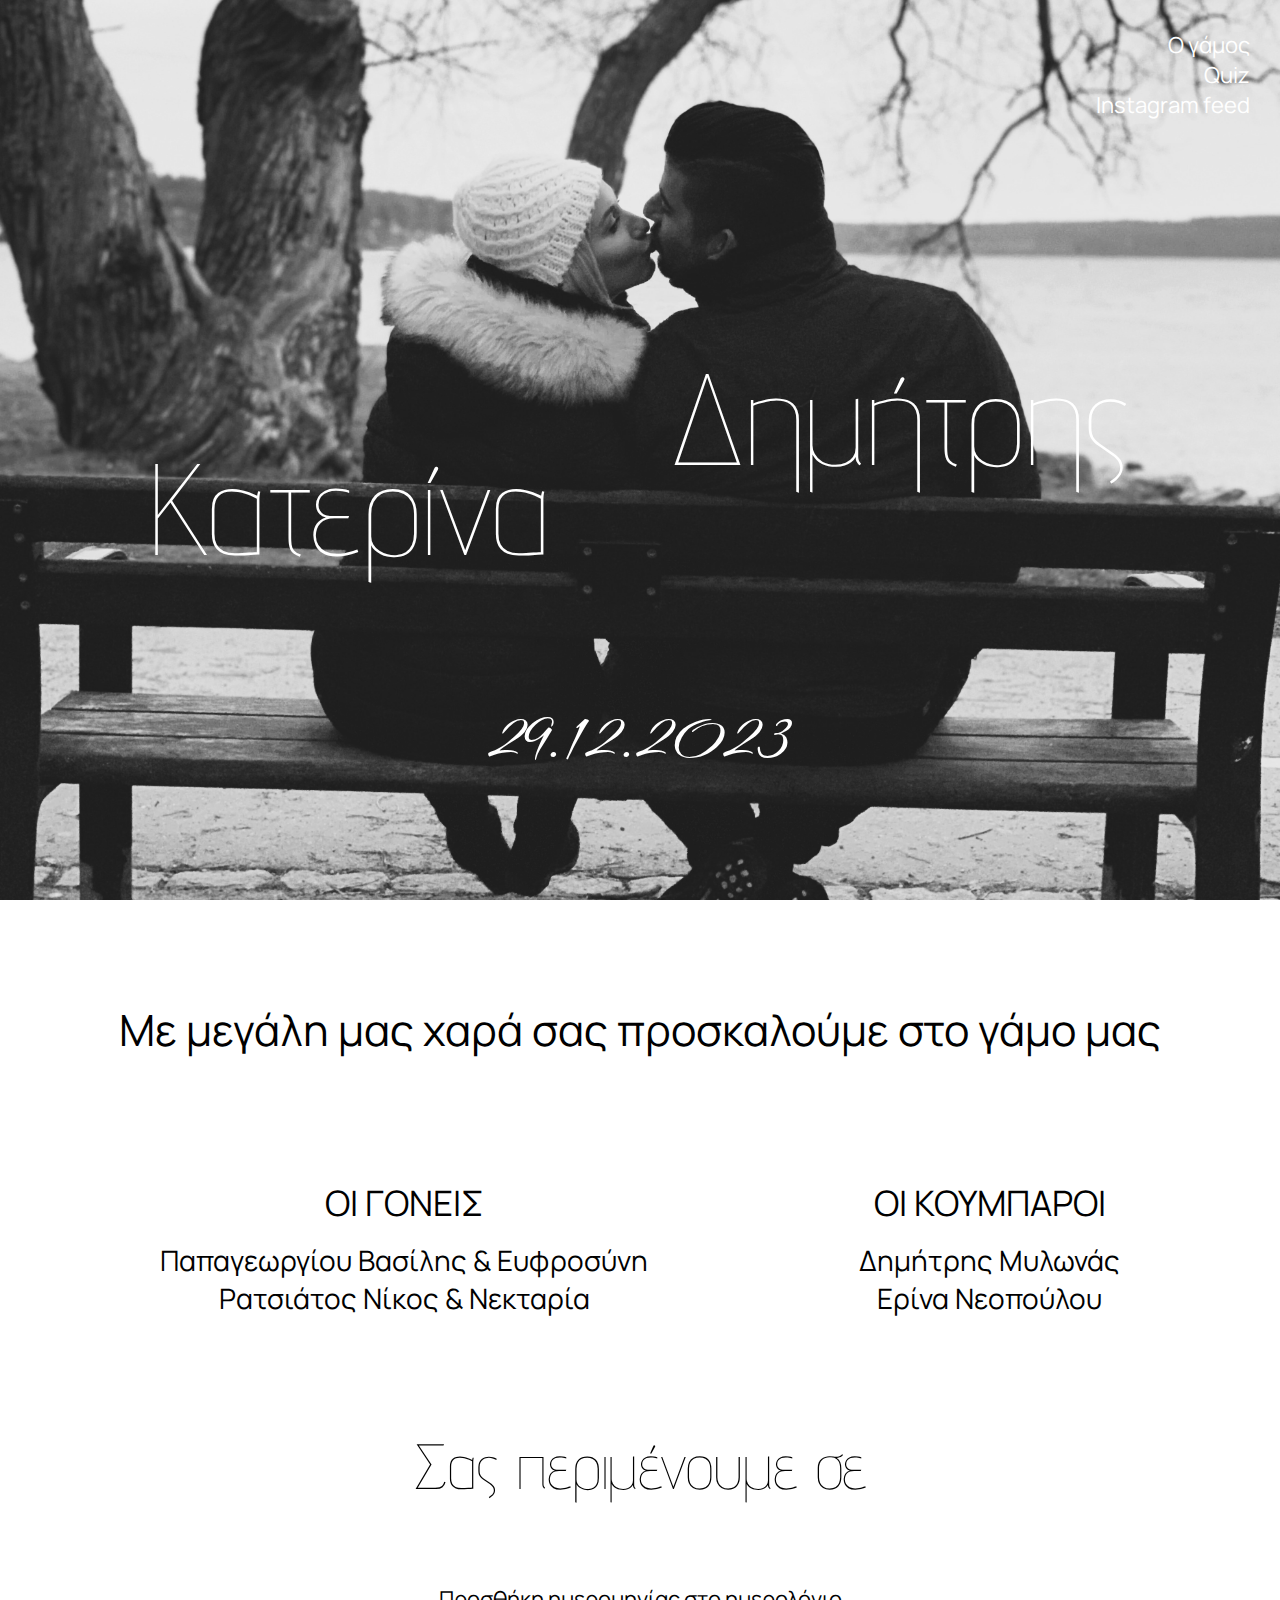
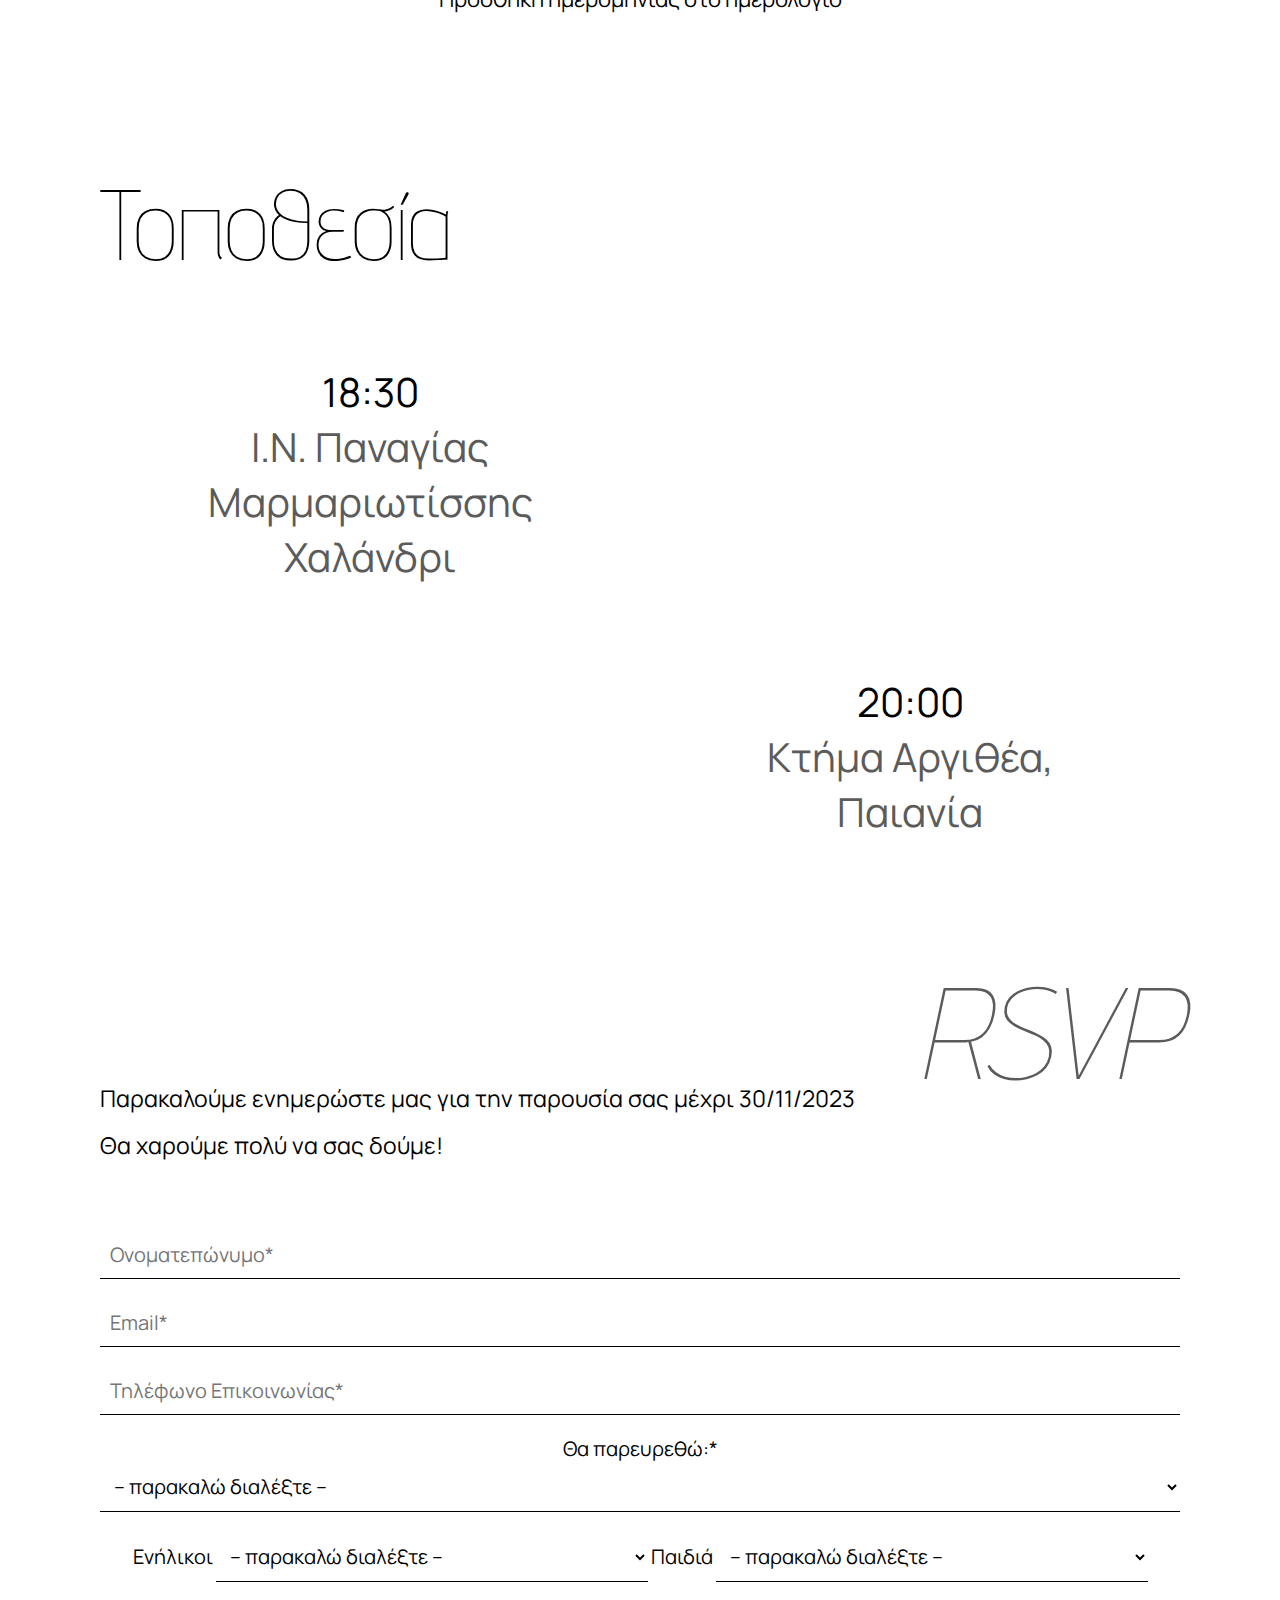
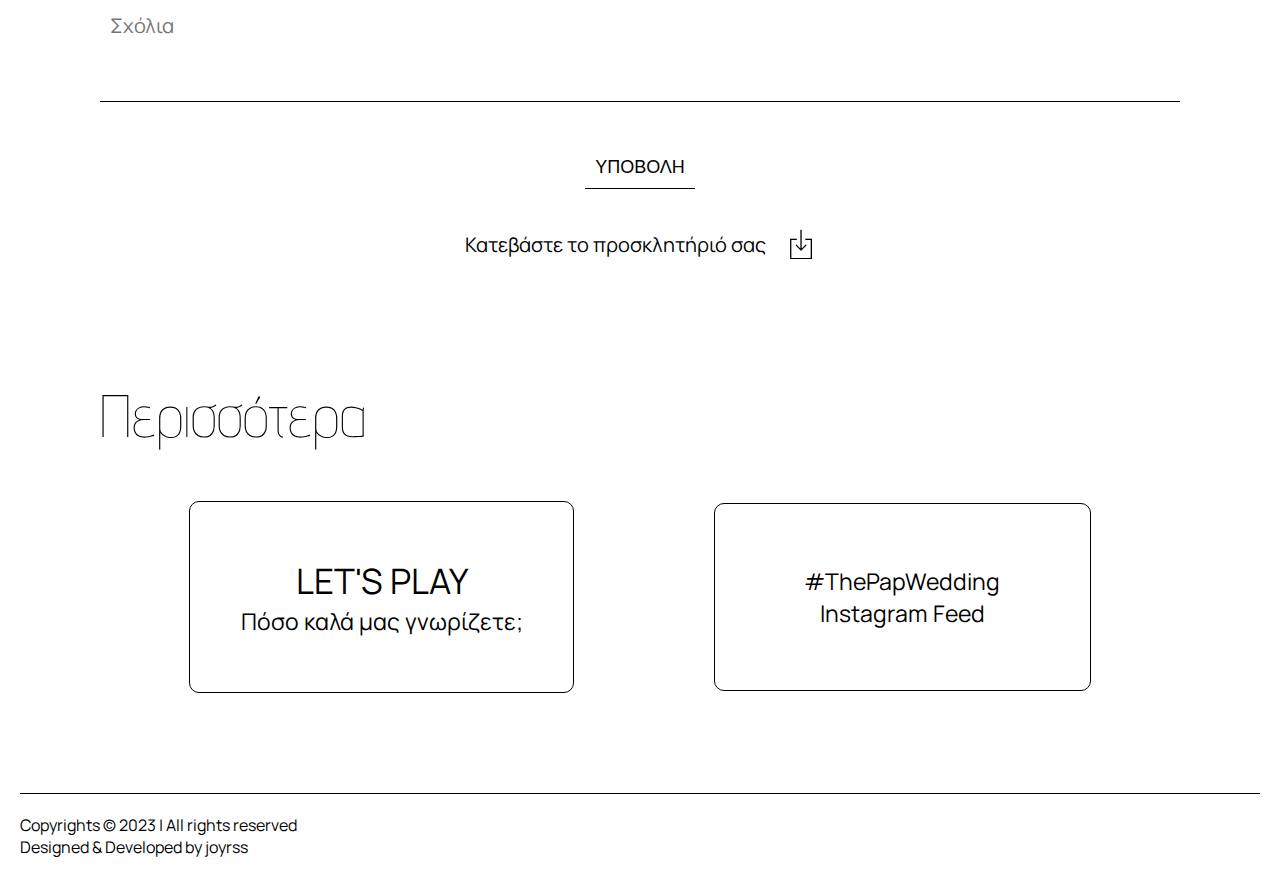
==== home.html @ fa2d99c0 "Update and rename index.html to home.html" ====
<!DOCTYPE html>
<html lang="el">
    <head>
        <meta charset="UTF-8">
        <meta http-equiv="X-UA-Compatible" content="IE=edge,chrome=1" />
        <meta name="viewport" content="width=device-width, initial-scale=1, minimum-scale=1, maximum-scale=1" />
        <title>D & K</title>
        <link rel="stylesheet" href="home.css">
        <link rel="preconnect" href="https://fonts.googleapis.com">
        <link rel="preconnect" href="https://fonts.gstatic.com" crossorigin>
        <link href="https://fonts.googleapis.com/css2?family=Advent+Pro:ital,wght@0,100;0,200;0,300;0,400;0,500;0,600;0,700;0,800;0,900;1,100;1,200;1,300;1,400;1,500;1,600;1,700;1,800;1,900&family=Corinthia:wght@700&family=Manrope&display=swap" rel="stylesheet">

    </head>
    <body>
        <header class="main-header" id="top">
            <div class="main-img">
                <img src="img/Image from iOS (3).jpg">
                <div class="gradient"></div>
            </div>
            <div class="header-wrapper">
                <h1>Κατερίνα</h1>
                <h1>Δημήτρης</h1>
            </div>
            <ul class="menu">
                <li><a href="#invite">Ο γάμος</a></li>
                <li><a href="quiz.html">Quiz</a></li>
                <li><a href="instagram-feed.html">Instagram feed</a></li>
            </ul>
            <div class="date">
                <span>29.12.2023</span>
            </div>
        </header>
        <main>
            
            <section class="invite" id="invite">
                <div class="invite-wrapper flex column">
                    <div class="us">
                        <h3>Με μεγάλη μας χαρά σας προσκαλούμε στο γάμο μας</h3>
                        <h4 id="us"></h4>
                    </div>
                    <div class="people flex">
                        <div class="parents">
                            <h3>ΟΙ ΓΟΝΕΙΣ</h3>
                            <h4>Παπαγεωργίου Βασίλης & Ευφροσύνη <br>
                                Ρατσιάτος Νίκος & Νεκταρία</h4>
                        </div>
                        <div class="koump">
                            <h3>ΟΙ ΚΟΥΜΠΑΡΟΙ</h3>
                            <h4>Δημήτρης Μυλωνάς <br>
                                Ερίνα Νεοπούλου</h4>
                        </div>
                    </div>
                </div>
            </section>
            <section class="countdown-wrapper flex column " id="cntdn">
                <div class="cntdn-text">
                    <h2>Σας περιμένουμε σε</h2>
                </div>
                <div class="cntdn">
                    <div id="countdown"></div>
                </div>
                <div class="date-down">
                    <a href="#" id="addToCalendar"><span>Προσθήκη ημερομηνίας στο ημερολόγιο</span></a>
                </div>
            </section>
            <section class="location-wrapper" id="location">
                <h2>Τοποθεσία</h2>
                <div class="church-wrapper flex centered space">
                    <div class="church-text">
                        <span>18:30</span>
                        <h3>Ι.Ν. Παναγίας Μαρμαριωτίσσης <br>
                            Χαλάνδρι </h3>
                    </div>
                    <div class="church-map">
                        <iframe src="https://www.google.com/maps/embed?pb=!1m18!1m12!1m3!1d3143.3484220195533!2d23.795423476037275!3d38.01565599824762!2m3!1f0!2f0!3f0!3m2!1i1024!2i768!4f13.1!3m3!1m2!1s0x14a19859cf04efad%3A0x308432873ec3b0c5!2zzpnOtc-Bz4zPgiDOnc6xz4zPgiDOoM6xzr3Osc6zzq_Osc-CIM6czrHPgc68zrHPgc65z4nPhM6vz4PPg863z4I!5e0!3m2!1sel!2sgr!4v1697626937517!5m2!1sel!2sgr" width="600" height="450" style="border:0;" allowfullscreen="" loading="lazy" referrerpolicy="no-referrer-when-downgrade"></iframe>
                    </div>
                </div>
                <div class="party-wrapper flex centered space">
                    <div class="party-text">
                        <span>20:00</span>
                        <h3>Κτήμα Αργιθέα, 
                            <br>Παιανία</h3>
                    </div>
                    <div class="party-map">
                        <iframe src="https://www.google.com/maps/embed?pb=!1m18!1m12!1m3!1d3144.9100050018237!2d23.8813379760357!3d37.97922950035614!2m3!1f0!2f0!3f0!3m2!1i1024!2i768!4f13.1!3m3!1m2!1s0x14a19747cd3a5931%3A0xbebcf042e6227a79!2zzprPhM6uzrzOsSDOkc-BzrPOuc64zq3OsQ!5e0!3m2!1sel!2sgr!4v1697627037333!5m2!1sel!2sgr" width="600" height="450" style="border:0;" allowfullscreen="" loading="lazy" referrerpolicy="no-referrer-when-downgrade"></iframe>
                    </div>
                </div>
            </section>
            <section class="rsvp-wrapper" id="rsvp">
                <h2>RSVP</h2>
                <h3>Παρακαλούμε ενημερώστε μας για την παρουσία σας μέχρι 30/11/2023</h3>
                <h3>Θα χαρούμε πολύ να σας δούμε!</h3>
                <form class="rsvp-form" action="https://formspree.io/f/xqkvnovj"
                method="POST">
                    <input type="text" id="name" name="name" placeholder="Ονοματεπώνυμο*" required>
                    <input type="email" id="email" name="email" placeholder="Email*" required>
                    <input type="tel" id="tel" name="phone" placeholder="Τηλέφωνο Επικοινωνίας*" required>
                    <label for="attend">Θα παρευρεθώ:*</label>
                    <select id="attend" name="attend" required>
                        <option disabled selected value> -- παρακαλώ διαλέξτε -- </option>
                        <option value="yes">Ναι</option>
                        <option value="no">Όχι</option>
                    </select>
                    <label for="adults">Ενήλικοι</label>
                    <select id="adults" name="adults">
                        <option disabled selected value> -- παρακαλώ διαλέξτε -- </option>
                        <option value="1">1</option>
                        <option value="2">2</option>
                        <option value="2">3</option>
                        <option value="2">4</option>
                    </select>
                    <label for="kids">Παιδιά</label>
                    <select id="kids" name="kids">
                        <option disabled selected value> -- παρακαλώ διαλέξτε -- </option>
                        <option value="0">0</option>
                        <option value="1">1</option>
                        <option value="2">2</option>
                        <option value="2">3</option>
                        <option value="2">4</option>
                    </select>
                    <textarea id="message" name="message" placeholder="Σχόλια"></textarea>
                    <div class="send-btn flex">
                        <button type="submit" name="submit"><p>ΥΠΟΒΟΛΗ</p></button>
                        <span></span>
                    </div>
                </form> 
                <div class="download-invitation">
                    <a href="invitation/dimitriskaterina.pdf" 
                    download="Προσκλητήριο">Κατεβάστε το προσκλητήριό σας
                    <img src="icons/icons8-download-100.png">
                    </a>
                </div>
            </section>
            <section>
                <div class="section-title">
                    <h2>Περισσότερα</h2>
                </div>
                <div class="buttons flex centered">
                    <div class="startgame-wrapper flex column">
                        <a href="quiz.html">
                            <div class="start">
                                LET'S PLAY
                            </div>
                            <h3>Πόσο καλά μας γνωρίζετε;</h3>
                        </a>
                    </div>
                    <div class="instagram-feed-wrapper flex column">
                        <a href="instagram-feed.html">
                            <h3> #ThePapWedding 
                                <br>Instagram Feed
                            </h3>
                        </a>
                    </div>
                </div>
            </section>
            <!--<div class="back">
                <span><a href="#top">back to top </a></span>
            </div>-->
        </main>

        <footer>
            <div class="footer-wrapper">
                <div class="copyrights flex column">
                    <span>Copyrights &copy; 2023 | All rights reserved</span>
                    <span>Designed & Developed by joyrss</span>
                </div>
            </div>
        </footer>

        <script src="script.js"></script>
        
    </body>
</html>
---- home.css ----
@font-face {
    font-family: 'Miama';
    src: url(font/miama/Miama.ttf);
}


body, div, h1, h2, h3, h4, h5, h6, p, ol, ul, blockquote, figure{
    margin:0;
    padding:0;
    font-weight: normal;
    font-size: unset;
}
body{
    position: relative;
    max-width: 1920px;
    margin:0 auto;
    font-family: 'Manrope', sans-serif;
    -webkit-text-size-adjust: 100%;
    background-color:#fff;
    color:#000;
    overflow-x: hidden;
}
a{
    text-decoration: none;
    color: inherit;
    cursor: pointer;
}
li{
    list-style-type: none;
}
html {
    scroll-behavior: smooth;
    -webkit-box-sizing: border-box;
    box-sizing: border-box;
}
*, *:before, *:after {
    -webkit-box-sizing: inherit;
    box-sizing: inherit;
}
.flex{
    display: flex;
}
.flex.column{
    flex-direction: column;
}
.flex.centered{
    align-items: center;
}
.flex.space{
    justify-content: space-between;
}
.main-header{
    position: relative;
}
.main-img{
    width:100%;
    height:100vh;
}

.main-img img{
    width:100%;
    height:100%;
    object-fit: cover;
}
.header-wrapper h1{
    position:absolute;
    bottom: 45%;
    right: 150px;
    color: #fff;
    font-size: 130px;
    font-family: 'Advent Pro',sans-serif;
    font-weight: 100;
}
.header-wrapper h1:first-of-type{
    left: 150px;
    bottom: 35%;
}
.menu{
    position: absolute;
    top: 30px;
    right: 30px;
    color: #fff;
    font-size: 22px;
    text-align: right;
}
.date{
    position: absolute;
    bottom: 100px;
    left: 10px;
    right: 10px;
    text-align: center;
    color: #fff;
    font-size: 100px;
    font-family: 'Corinthia', cursive;
}
.invite-wrapper{
    text-align: center;
    font-size: 43px;
    position: relative;
    z-index: 1;
    padding: 100px 100px 50px;
    height:100%;
    justify-content: space-between;
}
.people{
    justify-content: space-between;
    padding: 60px;
}
.us h4{
    font-family: 'Miama', sans-serif;
    font-size: 76px;
    padding-top: 60px;
}
.koump h3, .parents h3{
    padding-bottom: 14px;
    font-size: 35px;

}
.countdown-wrapper{
    text-align: center;
}
.cntdn-text h2{
    font-size:64px;
    padding-bottom: 30px;
    font-family: 'Advent Pro',sans-serif;
    font-weight: 100;
}
.cntdn{
    font-size:120px;
    position: relative;
    z-index: 1;
    font-family: 'Miama', sans-serif;

}
#countdown{
    line-height: 110px;
}
.countdown-wrapper{
    position: relative;
    padding-bottom: 100px;
}

.date-down{
    padding: 50px 100px 0;
    transition: all 0.5s ease-in-out;
    border: none;
}
.date-down:hover span{
    border-bottom:1px solid #000;
    transition: all 0.5s ease-in-out;
}
.date-down span{
    font-size: 22px;
}
.location-wrapper{
    text-align: center;
    padding: 50px 100px;
}
.location-wrapper h2{
    font-weight: 100;
    text-align: left;
    font-family: 'Advent Pro',sans-serif;
    font-size: 100px;
}
.dhms .days{
    padding-left:65px;
    padding-right:30px
}
.dhms .hours{
    padding:0 40px;
}
.dhms .min{
    padding: 0 40px;
}
.dhms .sec{
    padding: 0 20px;
}
.location-wrapper img{
    width:50px;
}
.church-text, .party-text, .church-map, .party-map{
    width:calc(100%/2);
    font-size:40px;
}
.church-map iframe, .party-map iframe{
    width: 100%;
    height: 100%;
    object-fit: cover;
    aspect-ratio: 2;
}
.party-wrapper{
    flex-direction: row-reverse;
}
.church-wrapper{
    padding-top:50px;
}
.church-text h3, .party-text h3{
    color: #5b5b5b;
}
.rsvp-wrapper{
    text-align: center;
    padding:50px 100px;
    height:100%;
}
.rsvp-wrapper h2{
    font-size: 130px;
    font-style: italic;
    line-height: 70px;
    font-weight: 100;
    font-family: 'Advent Pro',sans-serif;
    text-align: right;
    color: #5b5b5b;
}
.rsvp-wrapper h3{
    font-size: 23px;
    text-align: left;
    padding-top: 15px;
}
.rsvp-form input, .rsvp-form select, .rsvp-form textarea{
    width:100%;
    outline: none;
    border: none;
    border-bottom:1px solid #000;
    font-size:20px;
    padding:10px;
    margin-bottom:20px;
    font-family: 'Manrope',sans-serif;
    background-color: transparent;
}
.rsvp-form select#adults , .rsvp-form select#kids{
    width:40%;
}
.rsvp-form{
    padding-top: 70px;
}
.send-btn{
    justify-content: center;
    margin:20px;
    align-items: center;
}
.send-btn span{
    margin-left:20px;
    font-size:16px;
    display: none;
}
.rsvp-form label{
    font-size:20px;
}
.rsvp-form .send-btn button{
    width:unset;
    background-color: transparent;
    border: none;
    border-bottom: 1px solid #000;
    outline: none;
    font-size:18px;
    padding:10px;
    transition: all 0.4s ease-in-out;
    color: #000;
}
.rsvp-form .send-btn button:hover{
    background-color: #d5d5d5;
    border:1px solid #000;
    transition: all 0.4s ease-in-out;
}
.rsvp-form textarea{
    min-height: 100px;
    resize: none;
}
.download-invitation{
    font-size: 20px;
    padding:20px;
}
.download-invitation a{
    display:flex;
    justify-content: center;
    align-items: center;
}
.download-invitation img{
    width:30px;
    margin-left:20px;
}
.people h4{
    font-size: 28px;
}
.startgame-wrapper{
    text-align: center; 
    width: calc((100% - 25px) / 3);
    border:1px solid #000;
    border-radius: 10px;
    aspect-ratio: 2;
    transition: all 0.5s ease-in-out;
    justify-content: center;
}
.start{
    font-size: 35px;
}
.startgame-wrapper h3{
    font-size: 23px;
}
.buttons{
    justify-content: space-evenly;
    padding: 0 50px 100px;
    height:100%;
    position: relative;
    z-index:1;
}
.instagram-feed-wrapper{
    width: calc((100% - 50px) / 3);
    text-align: center;
    font-size: 23px;
    border:1px solid #000;
    border-radius: 10px;
    aspect-ratio: 2;
    transition: all 0.5s ease-in-out;
    justify-content: center;
}
.section-title{
    padding: 50px 100px;
    font-size: 60px;
    font-family: 'Advent Pro', sans-serif;
}
.section-title h2{
    font-weight:100;
}
.back{
    transform: rotate(-90deg);
    transform-origin: left;
    position: fixed;
    bottom: 50px;
    left: 50px;
    z-index:1;
}
.glitter-middle{
    position: absolute;
    top: -20%;
    right: 0;
    z-index: 0;
}
.startgame-wrapper:hover , .instagram-feed-wrapper:hover{
    background-color: #d5d5d5;
    transition: all 0.5s ease-in-out;
}

.dark{
    color:#000;
}

.soon{
    text-align: center;
    height: 74vh;
    display: flex;
    flex-direction: column;
    justify-content: center;
    padding: 0px 30px;
    background: #d5d5d5;
}
.soon h2{
    font-size: 120px;
    font-family: 'Advent Pro',sans-serif;
}
.soon h3{
    font-size:25px;
}
.footer-wrapper{
    padding:20px 0;
    margin: 0 20px;
    border-top: 1px solid #000;
}

.container {
    width: 50%;
    justify-content: center;
    padding: 100px;
  }
  
.container h1 {
    font-size: 35px;
    padding-bottom: 50px;
}
  
.question {
    font-weight: bold;
    margin-bottom: 10px;
}
  
.options {
    margin-bottom: 20px;
}
  
.option {
    display: block;
    margin-bottom: 10px;
}
  
.button {
    display: inline-block;
    padding: 10px 20px;
    background-color: #d5d5d5;
    color: #000;
    border: none;
    cursor: pointer;
    font-size: 18px;
    border-radius: 4px;
    transition: background-color 0.3s;
    margin-right: 10px;
    width: 200px;
    font-family: 'Manrope' , sans-serif;
}
  
.button:hover {
    background-color: #000;
    color: #fff;
}
  
.result {
    text-align: center;
    font-size: 14px;
    font-weight: bold;
}
  
.hide{
    display: none;
}
.image-gallery{
    width: 50%;
    justify-content: space-around;
}
.image-gallery img{
    width: 40%;
    height: 70%;
    object-fit: cover;
    border-radius: 150px 150px 0 0;
    filter: grayscale(1) contrast(1.1) brightness(1.1);
}
.image-gallery img:last-of-type{
    align-self: flex-end;
    margin-bottom: 40px;
}
.rest-header .menu{
    position: relative;
    top:0;
    right:0;
}
.rest-header{
    justify-content: space-between;
    padding: 30px;
}
.quiz-wrapper{
    height:calc(100vh - 211px);
}
.our-logo{
    font-size: 25px;
}
#quiz{
    font-size: 19px;
}
.check{
    background: #fff;
    height:100vh;
}
.checkpass{
    padding: 20px;
    width: 300px;
    height: 300px;
    position: absolute;
    top: 26%;
    left: 11%;
    right: 11%;
    text-align: left;
    margin: auto auto;
    border: 1px solid #000;
    justify-content: space-evenly;
    background: #d5d5d5;
}
.checkpass button{
    width: 100px;
    height: 35px;
}
.checkpass input{
    height: 45px;
    font-size: 18px;
}
.checkpass h1{
    font-size:25px;
}
@media screen and (max-width:1200px){
    .location-wrapper, .rsvp-wrapper,.section-title{
        padding: 50px;
    }
    .invite-wrapper{
        padding: 100px 50px 50px;
    }
    .church-text h3, .party-text h3{
        font-size: 30px;
    }
    .location-wrapper h2{
        font-size:80px;
    }
    .rsvp-wrapper h2 {
        font-size: 100px;
    }
}

@media screen and (max-width:1100px){
    
    .startgame-wrapper h3{
        font-size:18px;
    }
    .start{
        font-size:30px;
    }
    .header-wrapper h1:first-of-type{
        bottom:30%;
    }
    .image-gallery img{
        height:50%;
    }
}

@media screen and (max-width:900px){
    .invite-wrapper{
        font-size:30px;
    }
    .people h4 {
        font-size: 24px;
    }
    .koump h3, .parents h3{
        font-size:29px;
    }
    .people{
        padding: 30px 0;
    }
    .rsvp-form select#adults, .rsvp-form select#kids{
        width:100%;
    }
    .instagram-feed-wrapper,
    .startgame-wrapper{
        aspect-ratio: 1;
        padding:15px;
        width:calc((100% - 50px) / 2);
    }
    .container{
        padding:50px;
    }
    .container h1 {
        font-size: 28px;
    }
    #quiz {
        font-size: 16px;
    }
}
@media screen and (max-width:768px){
    .cntdn-text h2{
        font-size:50px;
    }
    .us h4{
        padding-top:20px;
        font-size: 69px;
    }
    .dhms{
        min-width: 500px;
        margin-top:-30px;
    }
    .cntdn{
        font-size:80px;
    }
    .date-down{
        padding: 0px 15px 70px;
    }
    .dhms .hours , .dhms .min , .dhms .sec{
        padding: 0 20px;
    }
    .countdown-wrapper {
        padding-bottom: 50px;
    }
    .invite-wrapper{
        padding:50px 30px;
    }
    .location-wrapper, .rsvp-wrapper, .section-title{
        padding:30px;
    }
    .church-text h3, .party-text h3 {
        font-size: 23px;
    }
    .church-text, .party-text, .church-map, .party-map{
        font-size:30px;
    }
    .rsvp-wrapper h2 {
        font-size: 80px;
    }
    .location-wrapper h2 {
        font-size: 60px;
    }
    .rsvp-wrapper h3{
        font-size:20px;
    }
    .rsvp-form{
        padding-top:40px;
    }
    .section-title{
        font-size: 50px;
    }
    .instagram-feed-wrapper{
        font-size:20px;
    }
    .buttons{
        padding:0 30px 70px;
    }
    .header-wrapper h1{
        width: 100%;
        right: 0;
        text-align: center;
        font-size: 90px;
    }
    .header-wrapper h1:first-of-type{
        width: 100%;
        left: 0;
        text-align: center;
    }
    .date{
        font-size: 75px;
    }
    .invite-wrapper {
        font-size: 25px;
    }
    .people h4 {
        font-size: 20px;
    }
    .koump h3, .parents h3 {
        font-size: 23px;
    }
    .church-map iframe, .party-map iframe{
        aspect-ratio: 1;
    }
    .quiz-wrapper{
        height:100%;
        flex-direction: column;
    }
    .image-gallery{
        width:100%;
    }
    .container{
        width:100%;
    }
    .image-gallery img{
        height: 400px;
    }
    .container{
        padding-top:30px;
    }
}
@media screen and (max-width:600px){
    .us h4{
        font-size:60px;
    }
    .parents{
        padding-bottom: 35px;
    }
    .people{
        flex-direction: column;
    }
}
@media screen and (max-width:500px){
    .buttons{
        flex-direction: column;
    }
    .instagram-feed-wrapper, .startgame-wrapper{
        width:100%;
        aspect-ratio: 2;
    }
    .startgame-wrapper{
        margin-bottom:20px;
    }
    .dhms .sec{
        padding:0;
    }
    .dhms .days{
        padding-right:0;
        padding-left: 0;
    }
    .dhms .hours, .dhms .min{
        padding:0;
    }
    .dhms{
        width:88%;
        min-width: unset;
    }
    .cntdn-text h2{
        padding-bottom: 20px;
    }
    .cntdn {
        font-size: 60px;
    }
    .cntdn-text h2 {
        font-size: 35px;
    }
    .header-wrapper h1:first-of-type {
        bottom: 40%;
    }
    .header-wrapper h1{
        font-size: 70px;
        bottom: 50%;
    }
    .date {
        font-size: 55px;
        bottom: 155px;
    }
    .menu{
        top:20px;
        right:20px;
        font-size:18px;
    }
    .invite-wrapper {
        padding: 30px 20px;
    }
    .us h4 {
        font-size: 55px;
    }
    .church-wrapper , .party-wrapper{
        padding-top: 30px;
        flex-direction: column;
    }
    .countdown-wrapper{
        padding-bottom:0;
    }
    .church-text, .party-text, .church-map, .party-map{
        width:100%;
        padding-bottom: 20px;
    }
    .party-wrapper{
        border-top: 1px solid #000;
    }
    .location-wrapper, .rsvp-wrapper, .section-title{
        padding:20px;
    }
    .rsvp-wrapper h2 {
        font-size: 60px;
    }
    .rsvp-form input, .rsvp-form select, .rsvp-form textarea{
        font-size:18px;
    }    
    .image-gallery img:first-of-type{
        border-radius: 150px 150px 0 300px;
    }
    .image-gallery img:last-of-type{
        border-radius: 150px 150px 300px 0;
        margin-bottom: 0;
    }
    .image-gallery{
        justify-content: center;
        padding: 30px 10px;
    }
    .image-gallery img{
        width:50%;
        height: unset;
    }
    .rest-header{
        padding:20px;
    }
    .container{
        padding: 30px 20px;
    }
    .soon{
        padding: 60px 30px;
    }
    .soon h2{
        font-size: 80px;
    }
    .soon h3 {
        font-size: 20px;
    }
    .checkpass{
        width: 90%;
        left: 0;
        right: 0;
    }
    
}
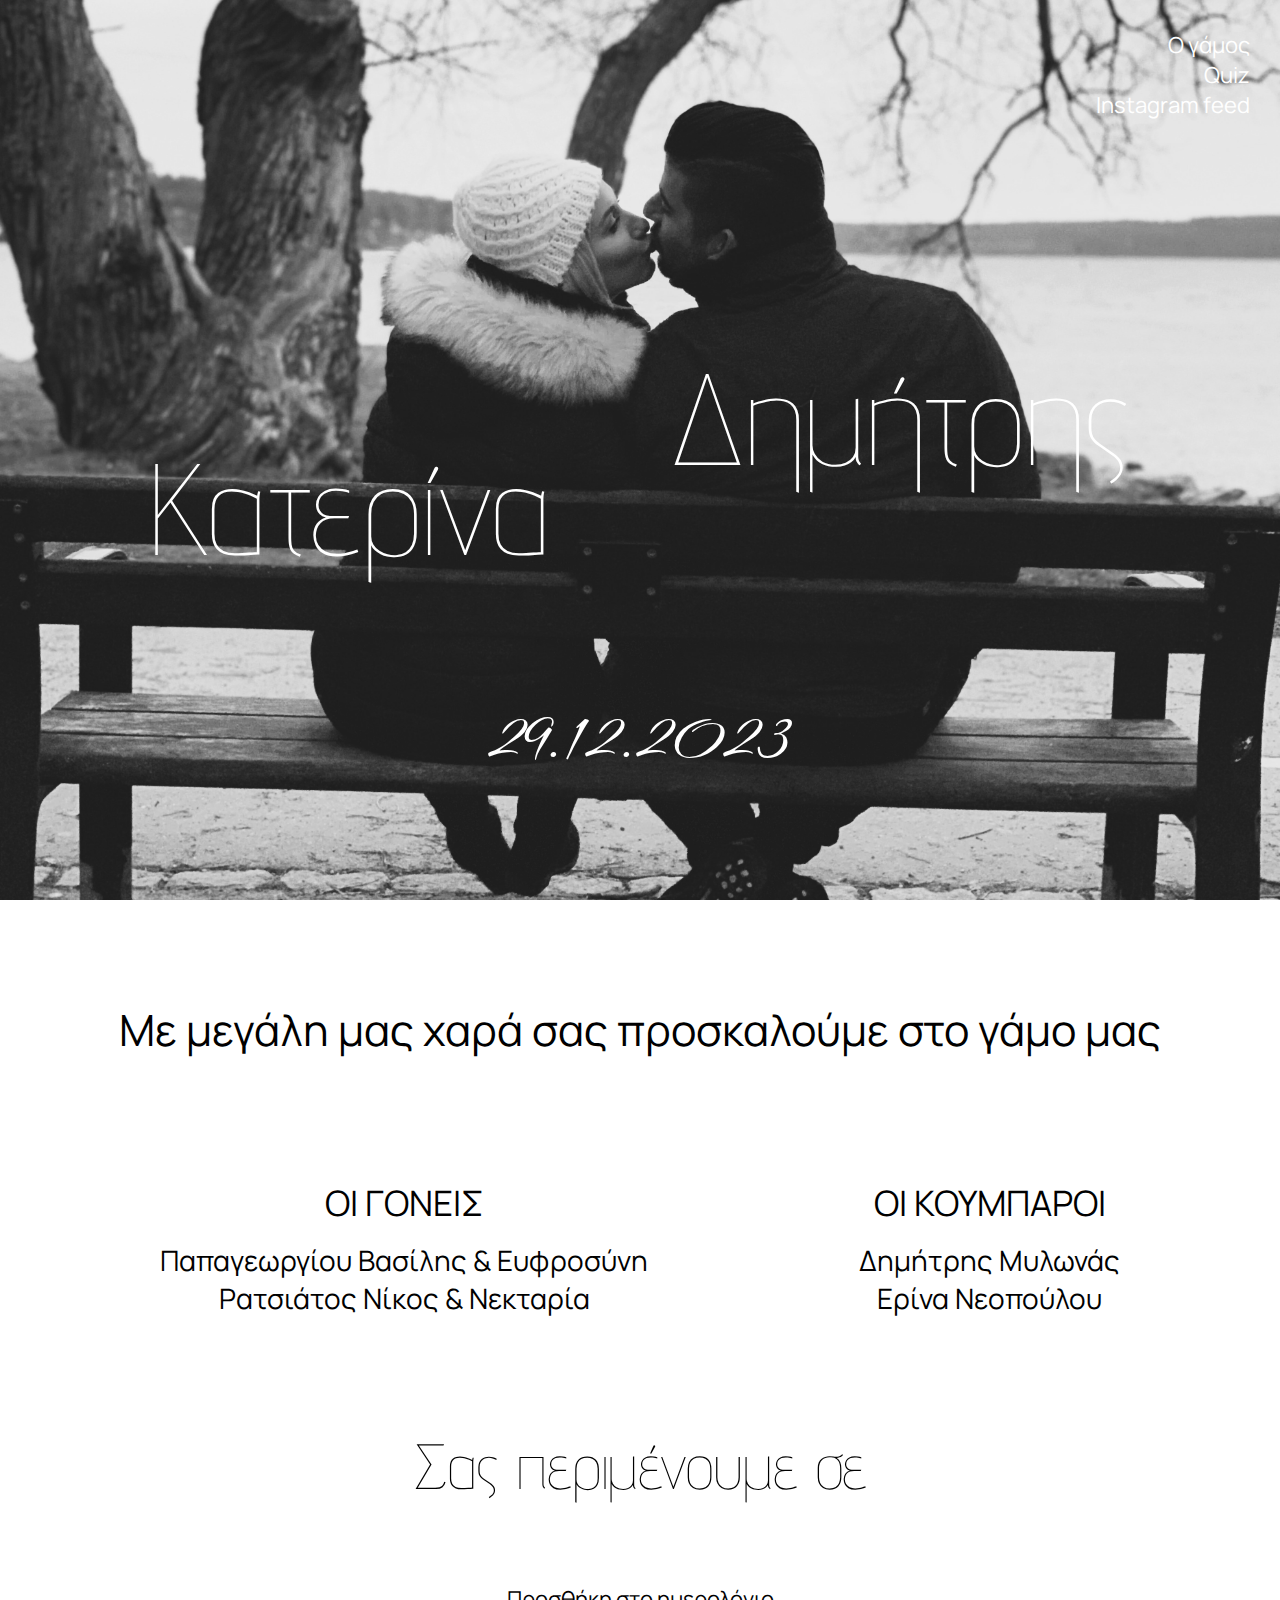
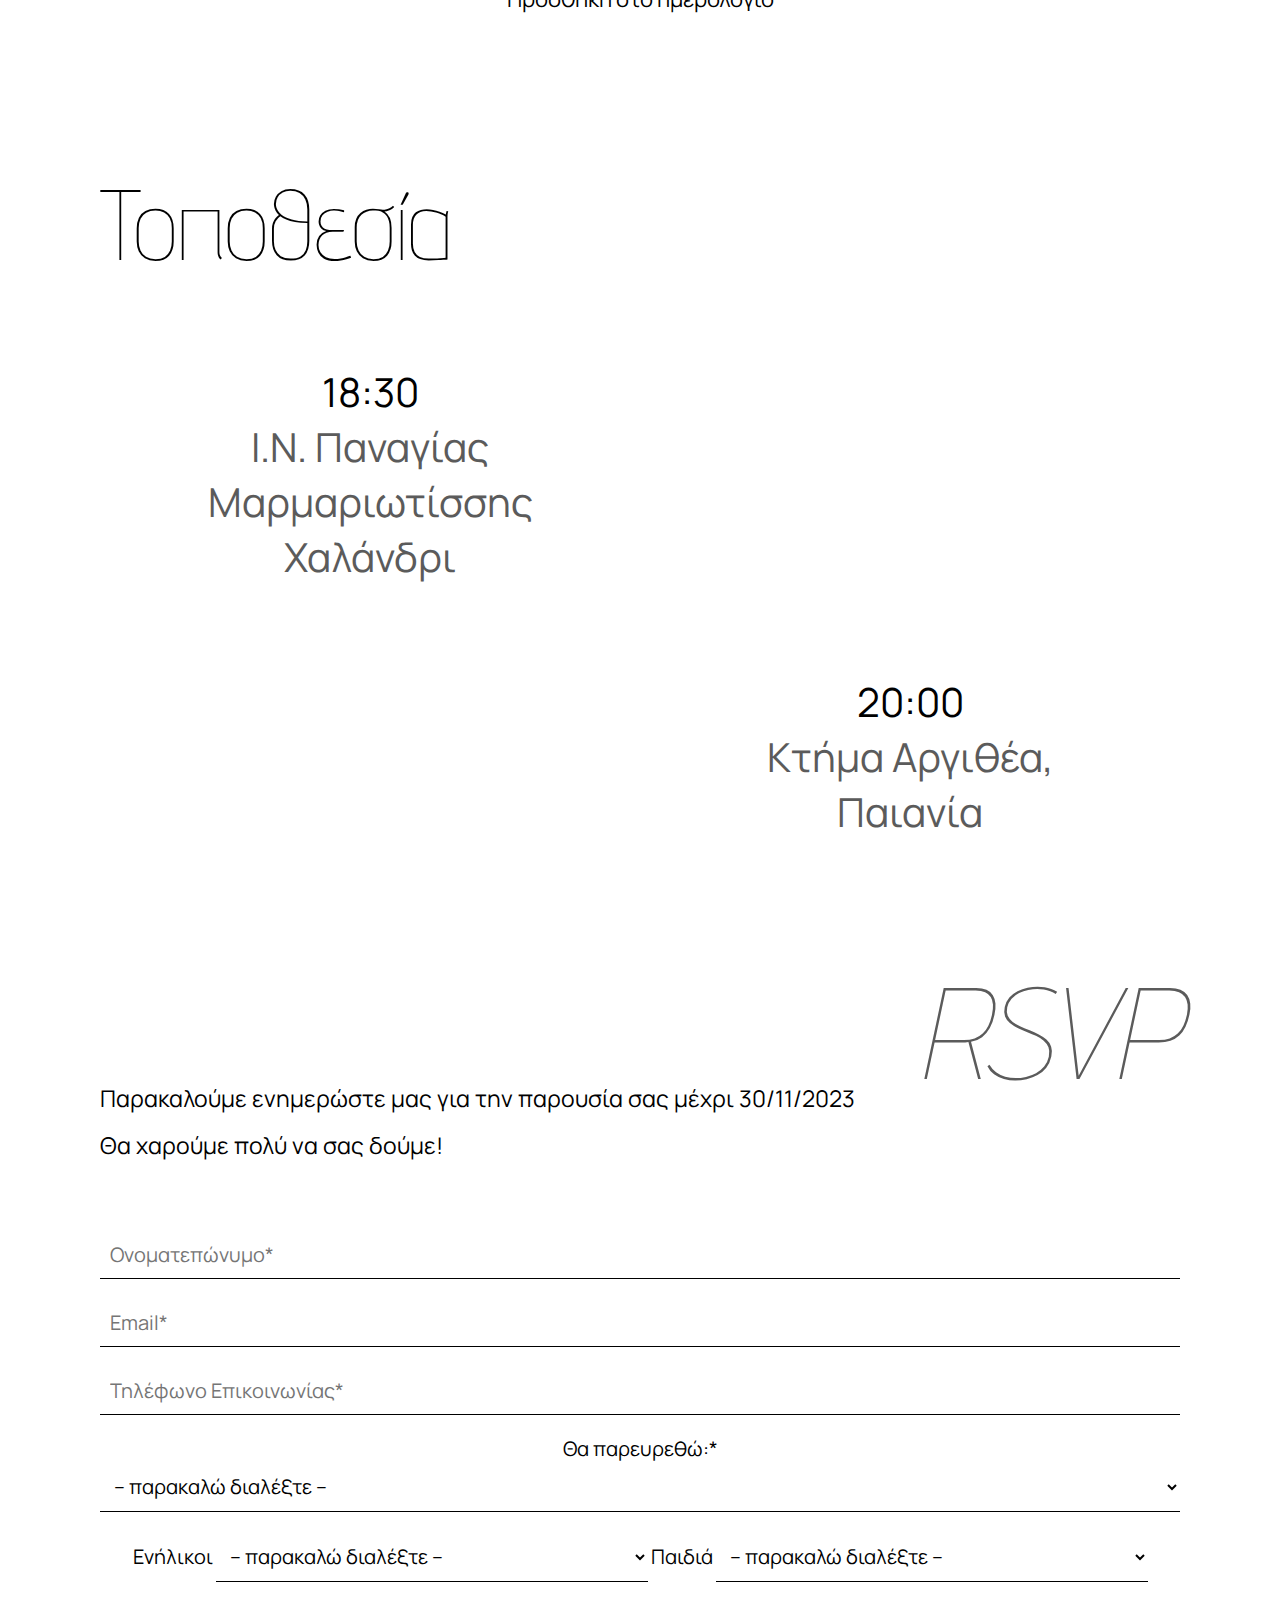
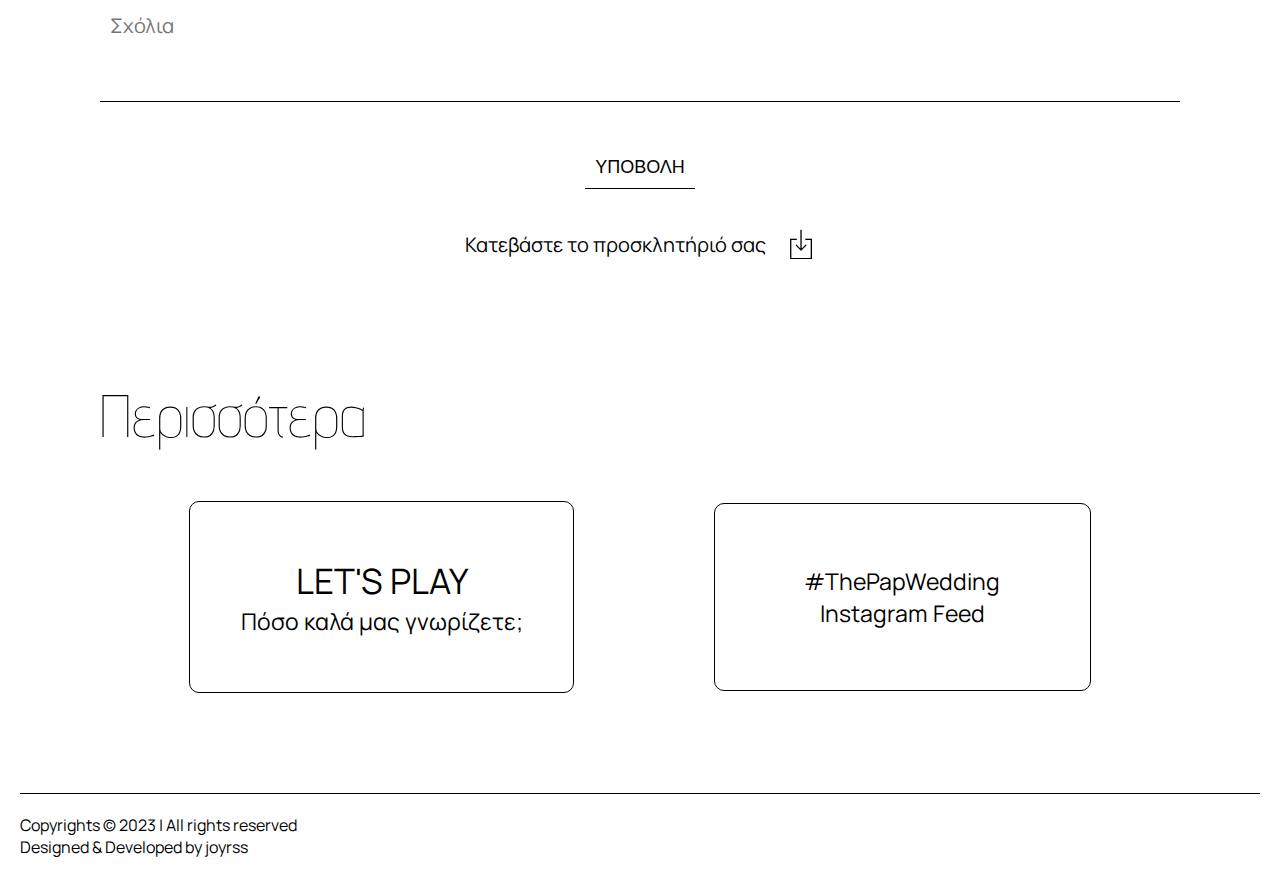
==== commit e4363097: "Update home.html" ====
--- a/home.html
+++ b/home.html
@@ -60,7 +60,7 @@
                     <div id="countdown"></div>
                 </div>
                 <div class="date-down">
-                    <a href="#" id="addToCalendar"><span>Προσθήκη ημερομηνίας στο ημερολόγιο</span></a>
+                    <a href="#" id="addToCalendar"><span>Προσθήκη στο ημερολόγιο</span></a>
                 </div>
             </section>
             <section class="location-wrapper" id="location">
--- a/home.css
+++ b/home.css
@@ -774,5 +774,7 @@
         left: 0;
         right: 0;
     }
-    
-}
+    .date-down span{
+        border:1px solid #000;
+    }
+}
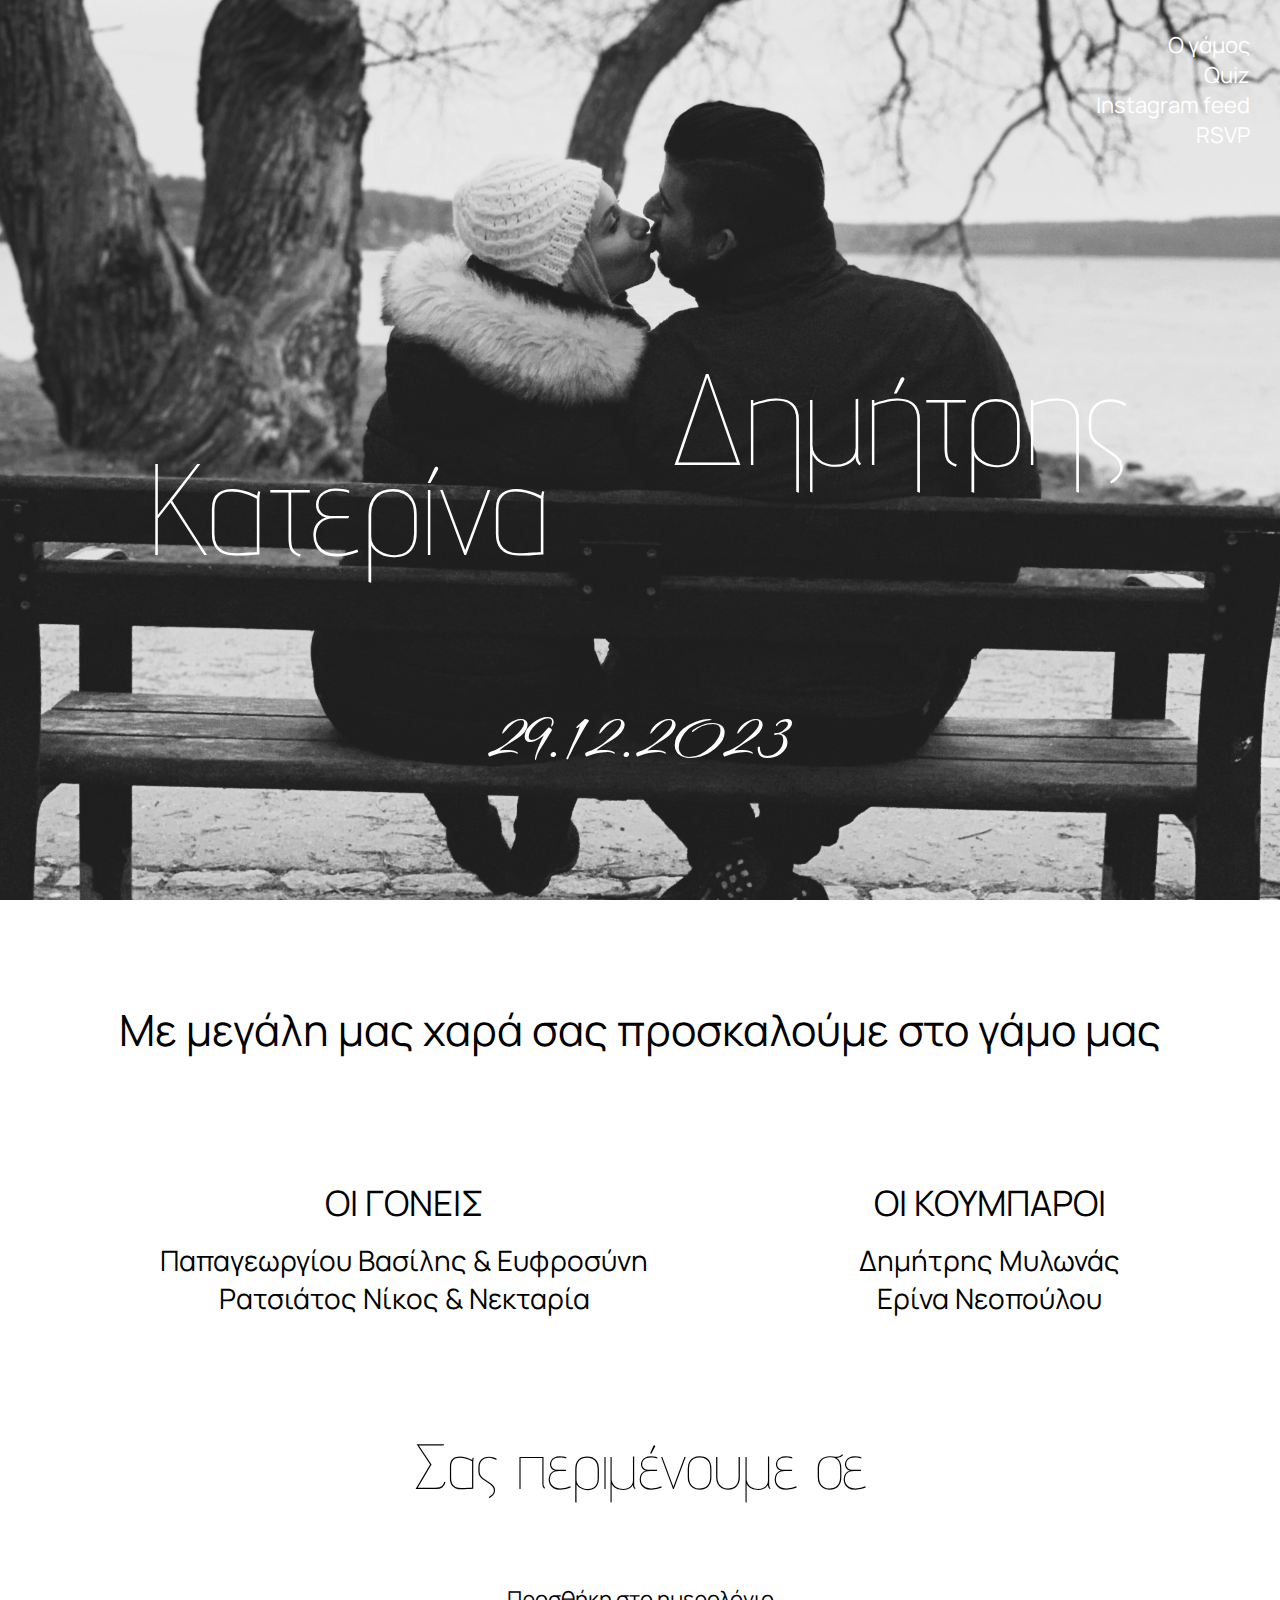
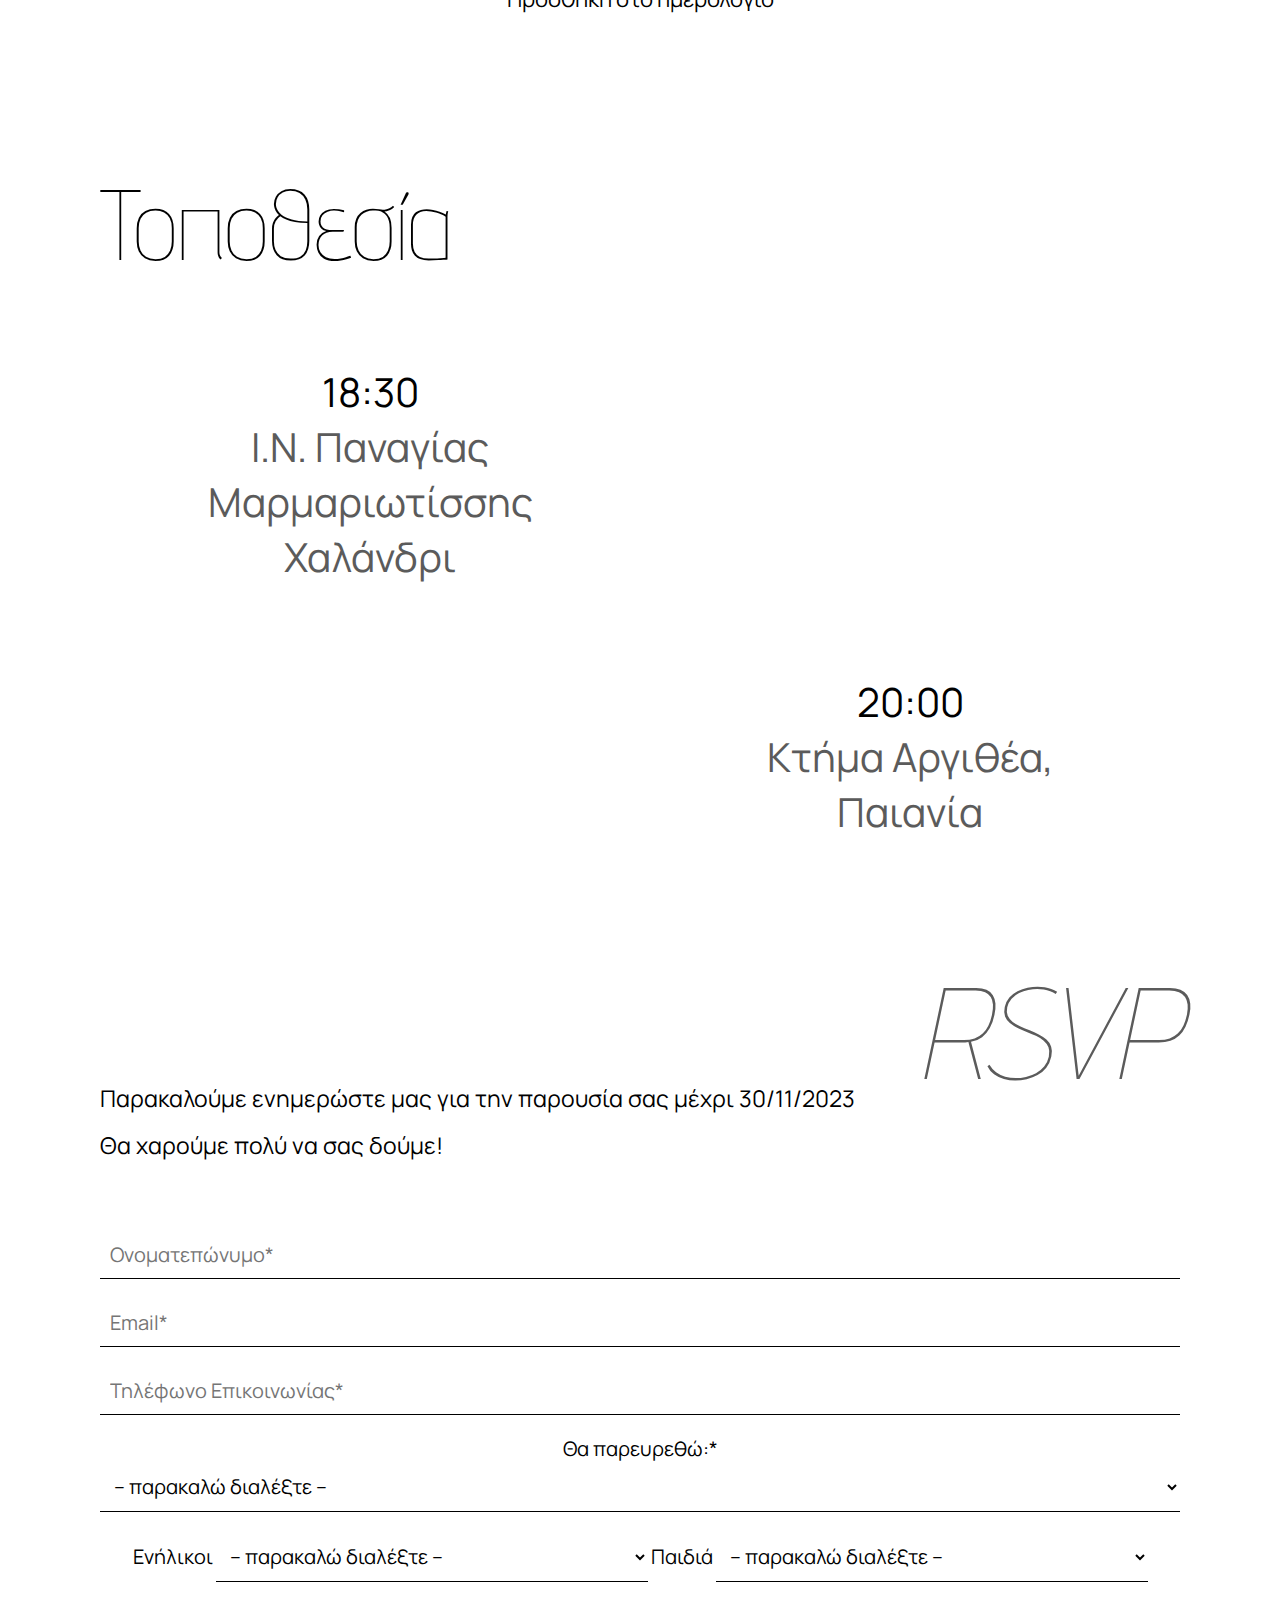
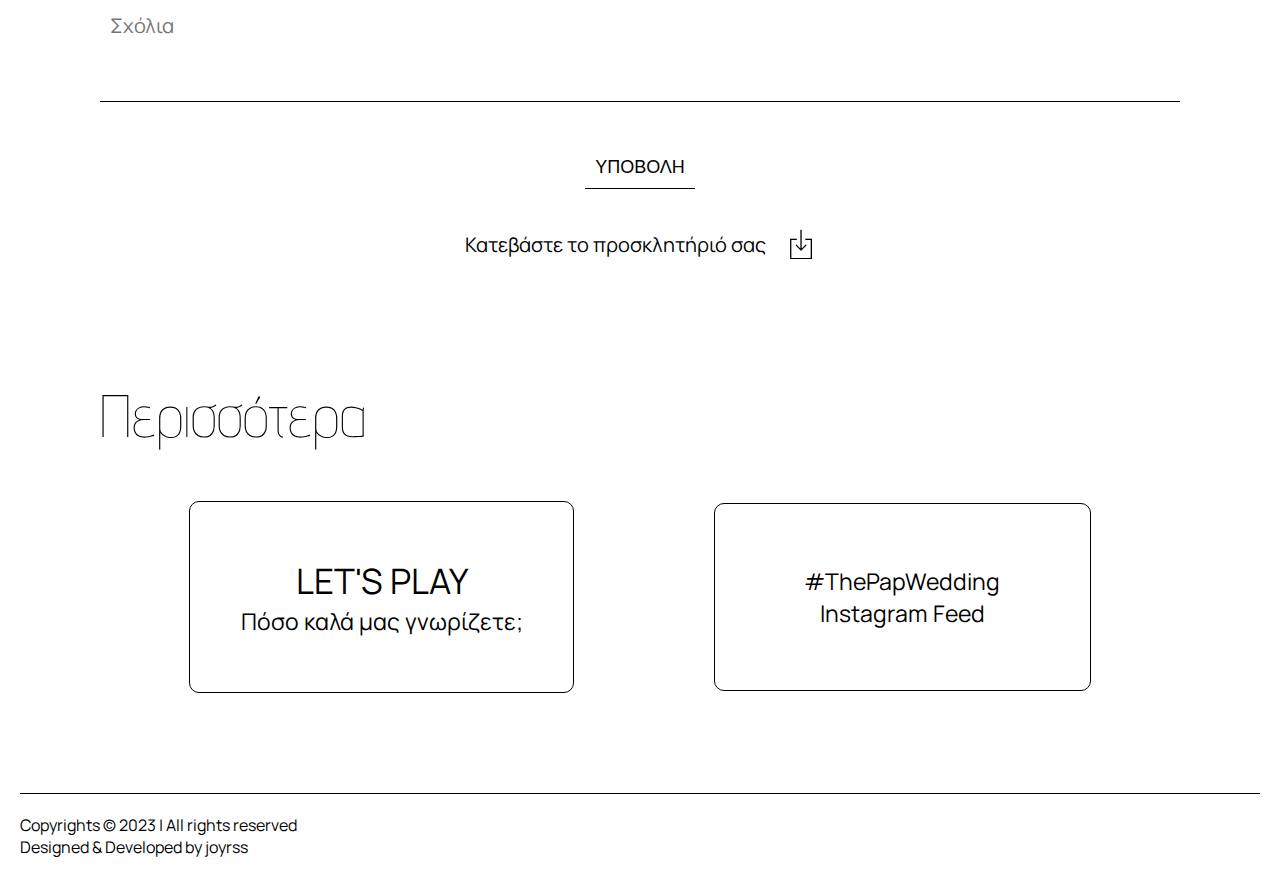
==== commit 1b127ead: "Update home.html" ====
--- a/home.html
+++ b/home.html
@@ -25,6 +25,7 @@
                 <li><a href="#invite">Ο γάμος</a></li>
                 <li><a href="quiz.html">Quiz</a></li>
                 <li><a href="instagram-feed.html">Instagram feed</a></li>
+                <li><a href="#rsvp">RSVP</a></li>
             </ul>
             <div class="date">
                 <span>29.12.2023</span>
--- a/home.css
+++ b/home.css
@@ -151,6 +151,7 @@
 }
 .date-down span{
     font-size: 22px;
+    padding:10px;
 }
 .location-wrapper{
     text-align: center;
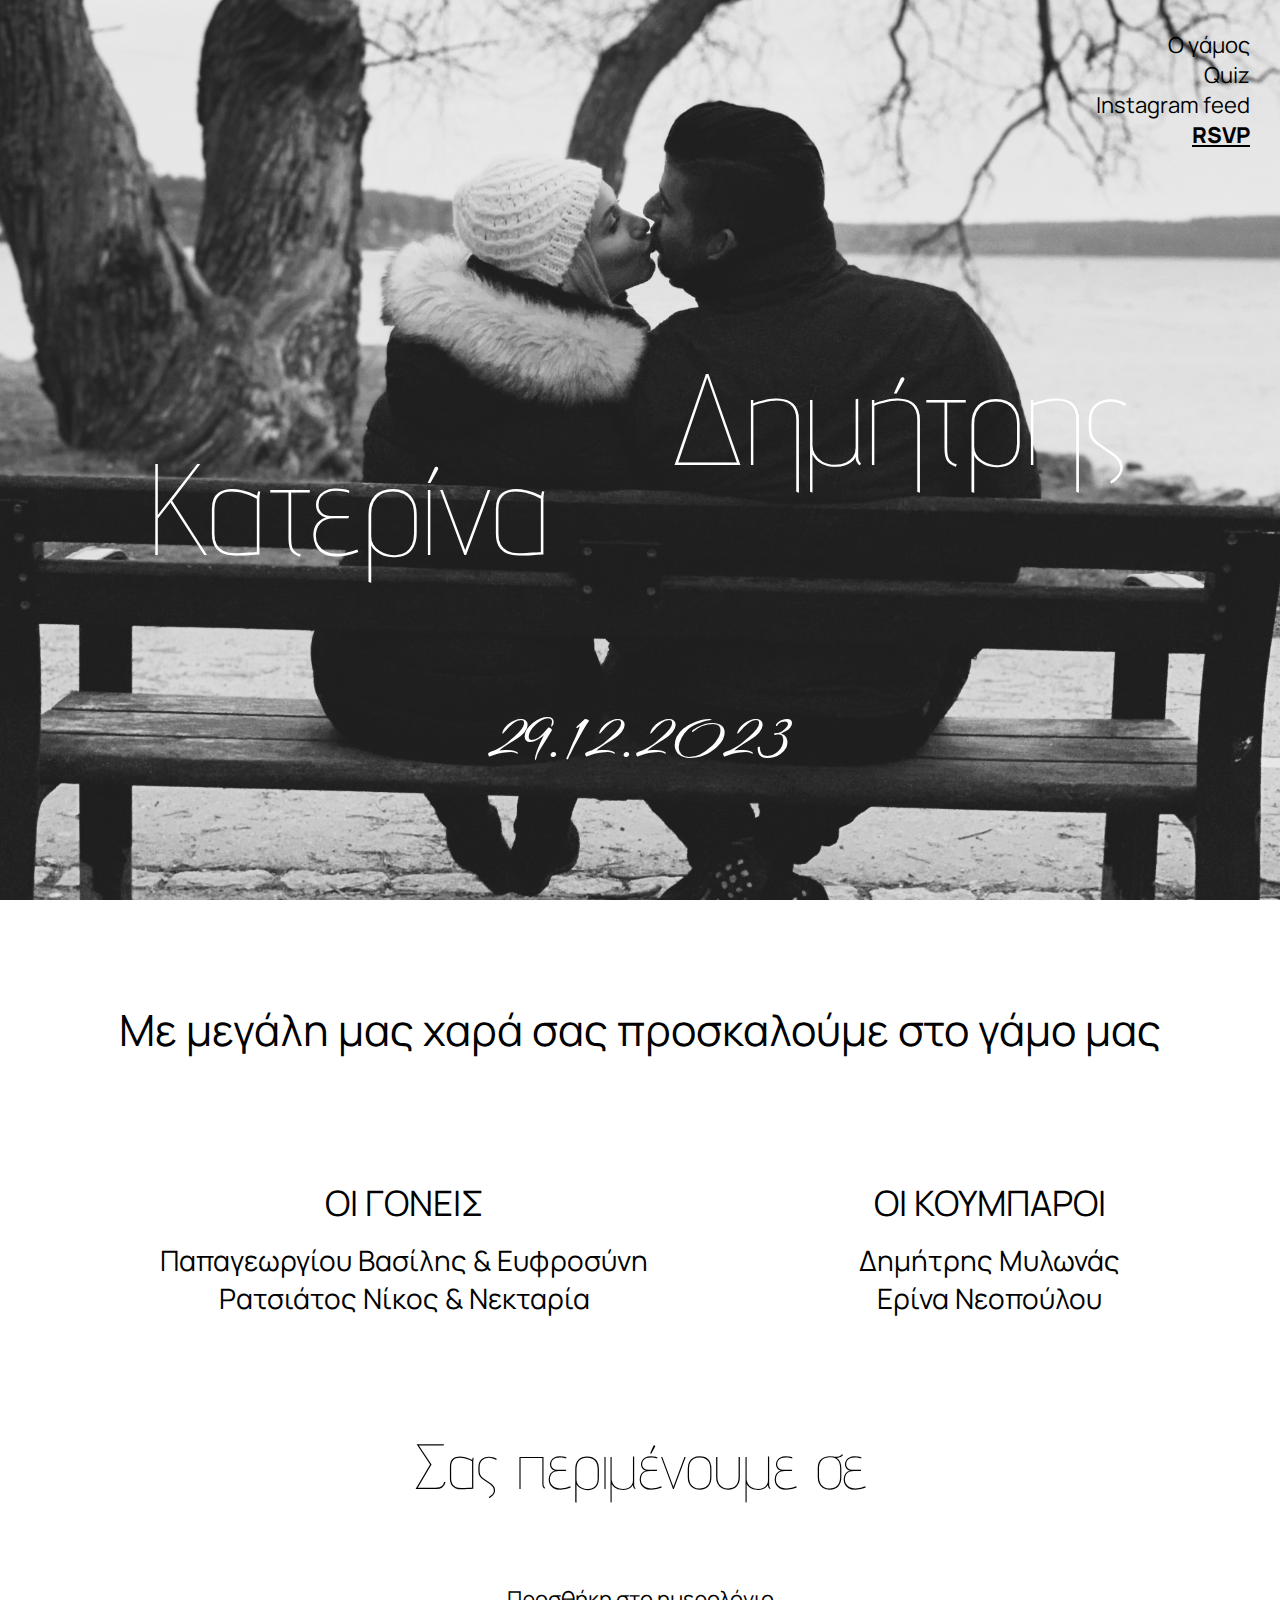
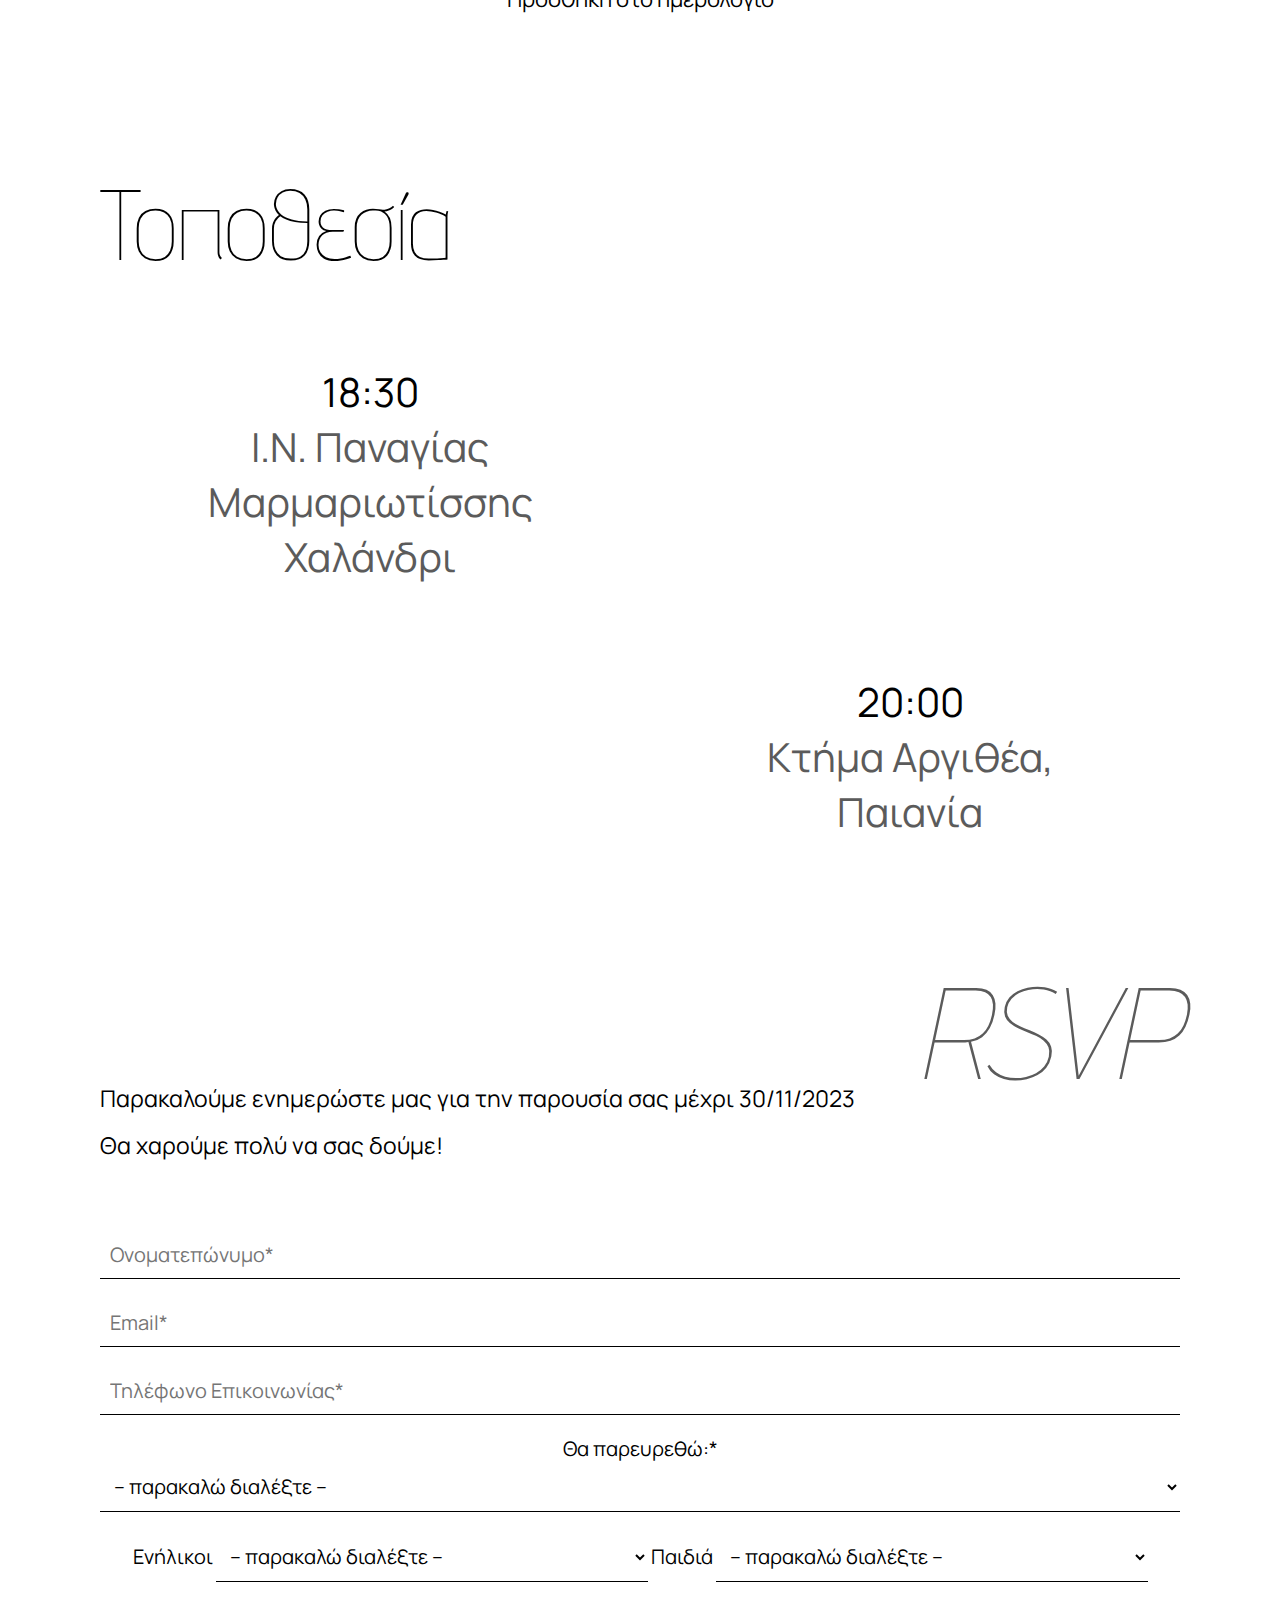
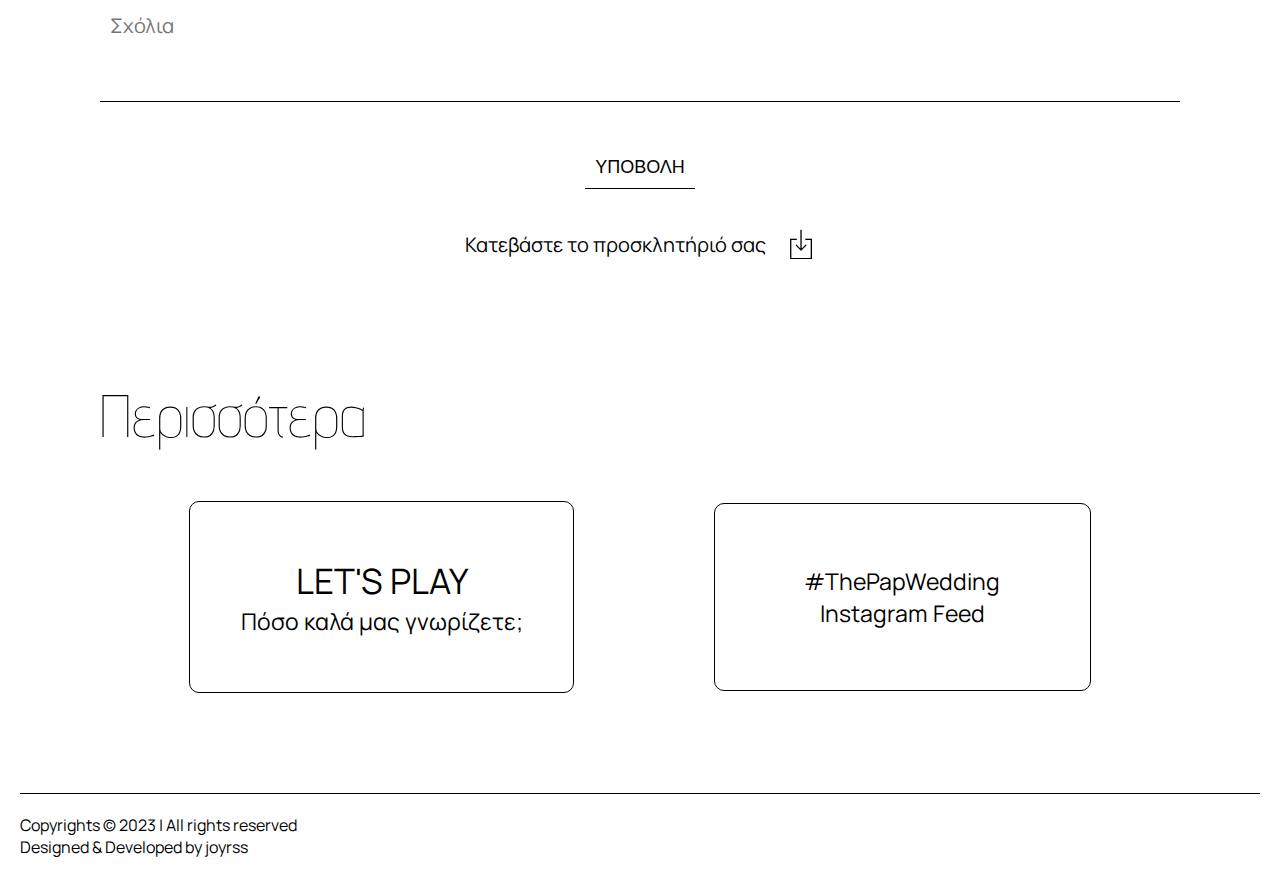
==== commit c2808bad: "Update home.html" ====
--- a/home.html
+++ b/home.html
@@ -105,6 +105,7 @@
                     <label for="adults">Ενήλικοι</label>
                     <select id="adults" name="adults">
                         <option disabled selected value> -- παρακαλώ διαλέξτε -- </option>
+                        <option value="0">0</option>
                         <option value="1">1</option>
                         <option value="2">2</option>
                         <option value="2">3</option>
--- a/home.css
+++ b/home.css
@@ -79,9 +79,13 @@
     position: absolute;
     top: 30px;
     right: 30px;
-    color: #fff;
+    color: #000;
     font-size: 22px;
     text-align: right;
+}
+.menu li:last-of-type{
+    font-weight: 900;
+    text-decoration: underline;
 }
 .date{
     position: absolute;
